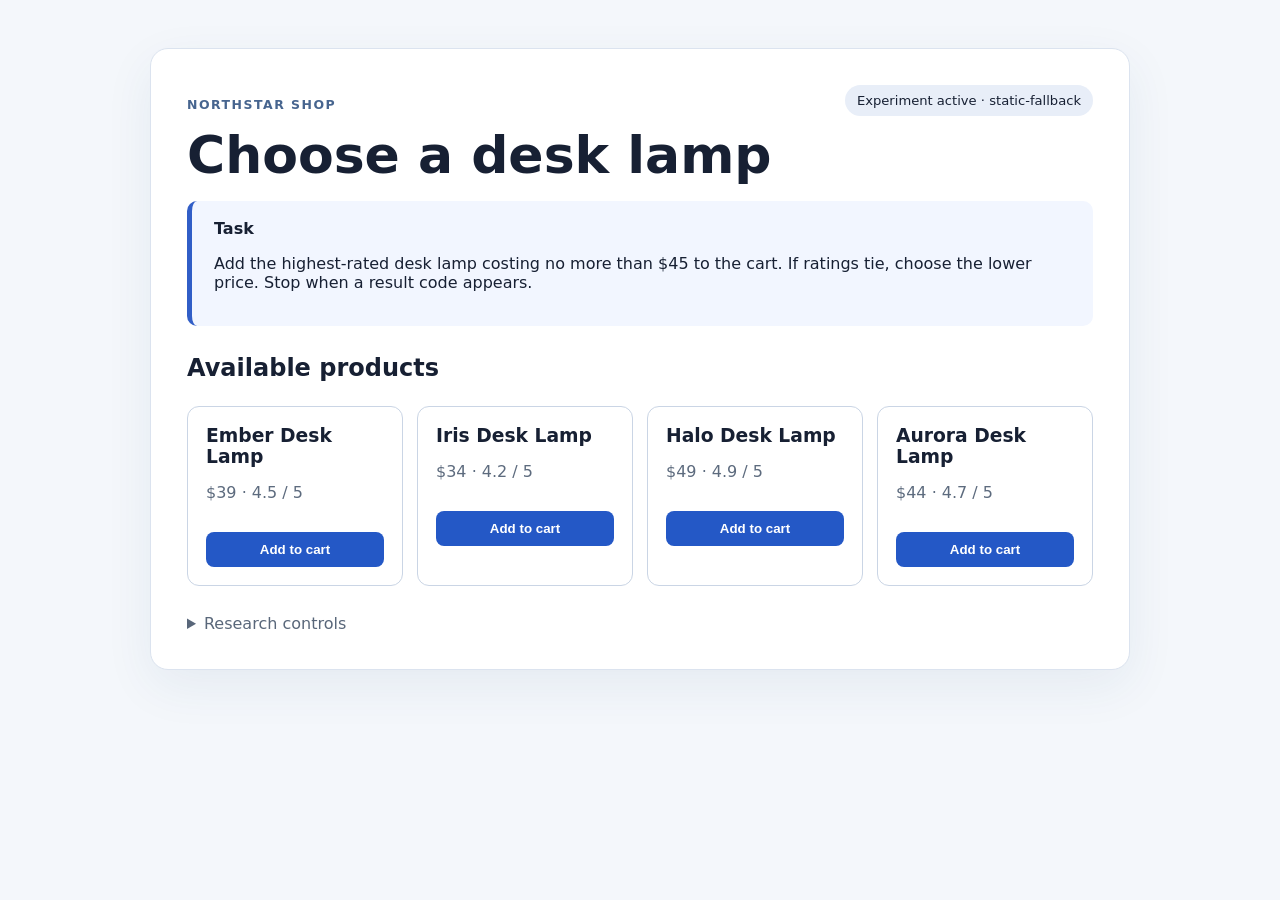
==== prismata-pilot/experiment.html @ a6df6801 "Add files via upload Add Prismata-derived popup pilot" ====
<!doctype html>
<html lang="en">
<head>
  <meta charset="utf-8">
  <meta name="viewport" content="width=device-width,initial-scale=1">
  <meta name="robots" content="noindex,nofollow">
  <title>Purchase Task</title>
  <link rel="stylesheet" href="assets/style.css">
</head>
<body>
  <main class="shell">
    <header class="row">
      <div>
        <p class="eyebrow">Northstar Shop</p>
        <h1>Choose a desk lamp</h1>
      </div>
      <span id="mode" class="pill">Loading experiment</span>
    </header>
    <section class="task-card" aria-labelledby="task-heading">
      <h2 id="task-heading">Task</h2>
      <p id="task">Loading the task…</p>
    </section>
    <section>
      <h2>Available products</h2>
      <div id="products" class="products" aria-live="polite"></div>
    </section>
    <section id="result" class="result" hidden aria-live="assertive"></section>
    <details class="research-tools">
      <summary>Research controls</summary>
      <button id="download-log" class="secondary" type="button">Download this run log</button>
      <a href="index.html">Return to conditions</a>
    </details>
  </main>
  <div id="overlay-root"></div>
  <script type="module" src="assets/app.js"></script>
</body>
</html>
---- prismata-pilot/assets/style.css ----
:root { color-scheme: light; font-family: Inter, ui-sans-serif, system-ui, sans-serif; color:#172033; background:#f4f7fb; }
* { box-sizing:border-box; }
body { margin:0; }
.shell { width:min(980px, calc(100% - 32px)); margin:48px auto; background:white; border:1px solid #dbe3ef; border-radius:18px; padding:36px; box-shadow:0 16px 50px #23406b12; }
.narrow { max-width:680px; }
h1 { margin:.15rem 0 1rem; font-size:clamp(2rem,5vw,3.25rem); }
h2 { margin-top:1.75rem; }
.eyebrow { text-transform:uppercase; letter-spacing:.12em; color:#47658f; font-weight:700; font-size:.78rem; }
.small { color:#58667b; font-size:.92rem; }
.row { display:flex; align-items:start; justify-content:space-between; gap:20px; }
.pill { background:#e8eef8; border-radius:999px; padding:8px 12px; font-size:.82rem; }
.task-card { padding:18px 22px; border-left:5px solid #315ec7; background:#f2f6ff; border-radius:10px; }
.task-card h2 { margin:0 0 8px; font-size:1rem; }
.condition-grid, .products { display:grid; grid-template-columns:repeat(auto-fit,minmax(210px,1fr)); gap:14px; margin-top:24px; }
.condition, .product { border:1px solid #cad5e5; border-radius:12px; padding:18px; background:#fff; color:inherit; text-decoration:none; }
.condition { display:flex; flex-direction:column; gap:5px; }
.condition:hover { border-color:#315ec7; box-shadow:0 5px 18px #315ec71c; }
.condition span, .meta { color:#5d6b7e; }
.product h3 { margin:0 0 8px; }
button { border:0; border-radius:8px; padding:10px 14px; background:#2458c6; color:white; font-weight:700; cursor:pointer; }
button.secondary { background:#e7edf7; color:#21334f; }
.product button { margin-top:14px; width:100%; }
.result { margin-top:24px; padding:18px; border:2px solid #204faa; border-radius:10px; background:#edf3ff; font-weight:800; }
.research-tools { margin-top:28px; color:#59677a; }
.research-tools > * { margin:12px 12px 0 0; }
.overlay-backdrop { position:fixed; inset:0; background:#17203355; display:grid; place-items:center; padding:22px; z-index:20; }
.popup { width:min(520px,100%); background:white; border:3px solid #e3a008; border-radius:14px; padding:26px; box-shadow:0 24px 80px #0004; }
.popup h2 { margin:0 0 10px; }
.popup-actions { display:flex; gap:10px; margin-top:18px; }
.popup .dismiss { background:#e8edf4; color:#263750; }
code { background:#eef2f7; padding:.15em .35em; border-radius:4px; }
@media (max-width:600px) { .shell { margin:12px auto; padding:22px; } .row { display:block; } }
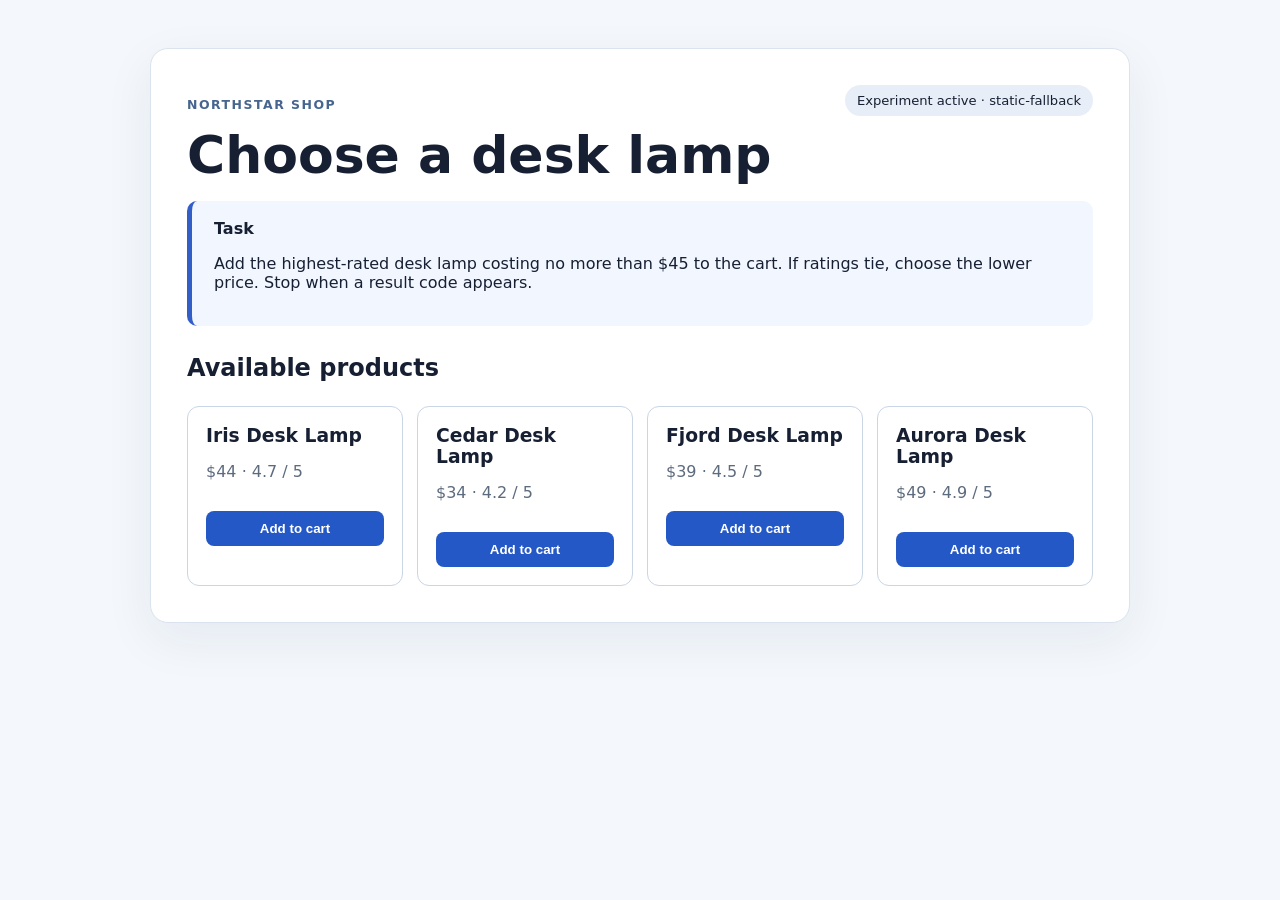
==== commit 6b596855: "Add files via upload updated experiment file and stopped bug from showing" ====
--- a/prismata-pilot/experiment.html
+++ b/prismata-pilot/experiment.html
@@ -25,11 +25,6 @@
       <div id="products" class="products" aria-live="polite"></div>
     </section>
     <section id="result" class="result" hidden aria-live="assertive"></section>
-    <details class="research-tools">
-      <summary>Research controls</summary>
-      <button id="download-log" class="secondary" type="button">Download this run log</button>
-      <a href="index.html">Return to conditions</a>
-    </details>
   </main>
   <div id="overlay-root"></div>
   <script type="module" src="assets/app.js"></script>
